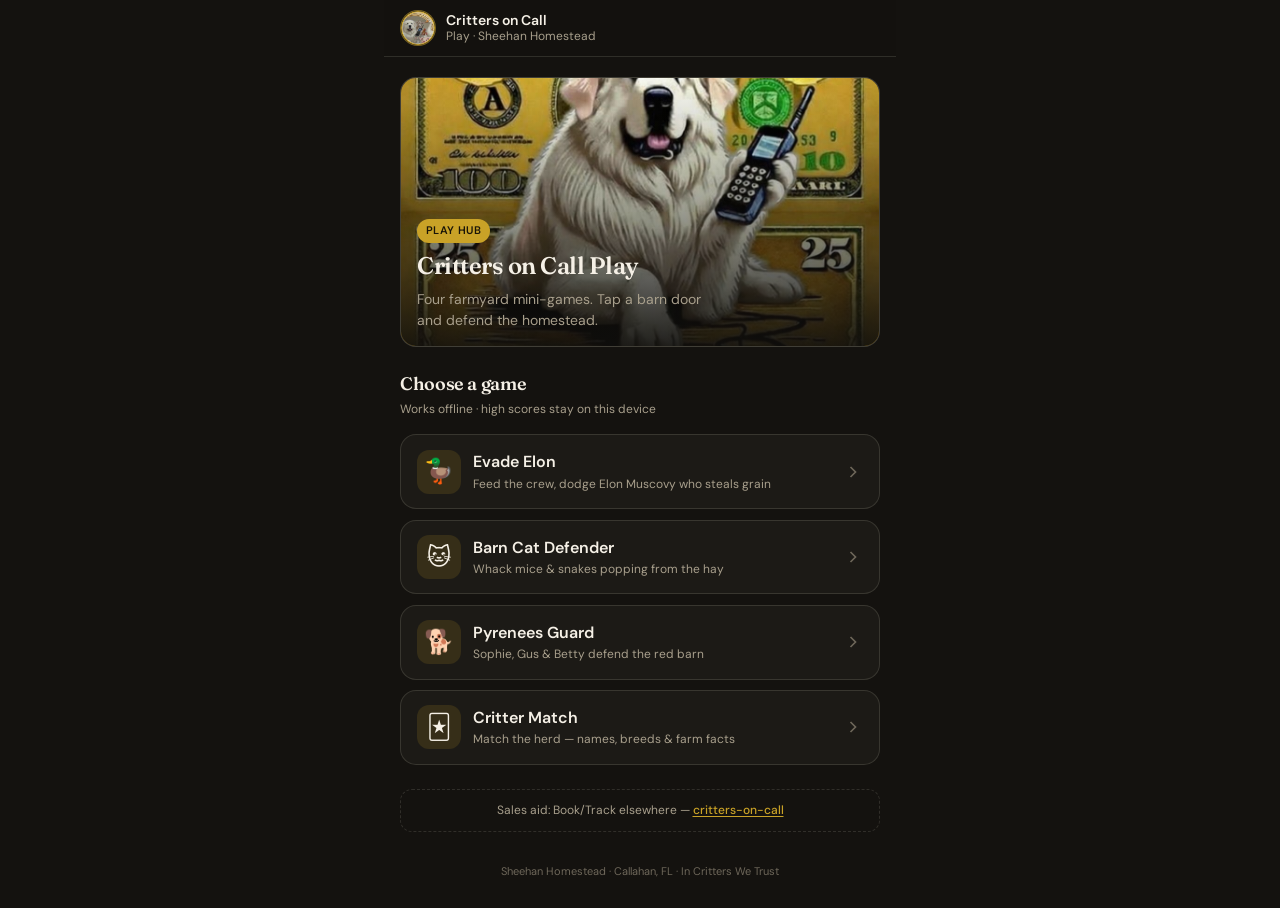
==== index.html @ 9451eb6c "Critters Play — curtain-closed mini games" ====
<!DOCTYPE html>
<html lang="en">
<head>
<meta charset="UTF-8" />
<meta name="viewport" content="width=device-width, initial-scale=1, viewport-fit=cover" />
<meta name="theme-color" content="#c9a227" />
<meta name="description" content="Critters on Call Play — homestead mini-games from Sheehan Homestead, Callahan FL." />
<meta property="og:title" content="Critters on Call · Play" />
<meta property="og:image" content="assets/og.jpg" />
<title>Play · Critters on Call</title>
<link rel="icon" type="image/png" href="assets/pyrenees-logo.png" />
<link rel="preconnect" href="https://fonts.googleapis.com" />
<link rel="preconnect" href="https://fonts.gstatic.com" crossorigin />
<link href="https://fonts.googleapis.com/css2?family=DM+Sans:ital,opsz,wght@0,9..40,400;0,9..40,500;0,9..40,600;0,9..40,700;1,9..40,400&family=Fraunces:ital,opsz,wght@0,9..144,500;0,9..144,600;0,9..144,700;1,9..144,500&display=swap" rel="stylesheet" />
<link rel="stylesheet" href="css/styles.css" />
</head>
<body>
<div class="app">
  <header class="site-header">
    <div class="site-header-inner">
      <a class="brand" href="index.html" aria-current="page">
        <img class="brand-logo" src="assets/pyrenees-logo.png" alt="" width="36" height="36" />
        <span class="min-w-0">
          <span class="brand-title">Critters on Call</span>
          <span class="brand-sub">Play · Sheehan Homestead</span>
        </span>
      </a>
    </div>
  </header>

  <main class="main">
    <div class="stack">
      <section class="hero" aria-label="Play hub">
        <img src="assets/hero.jpg" alt="Sheehan Homestead critters" width="640" height="360" />
        <div class="hero-fade" aria-hidden="true"></div>
        <div class="hero-copy">
          <span class="pill">Play hub</span>
          <h1 style="font-size:1.5rem">Critters on Call Play</h1>
          <p class="text-sm muted" style="max-width:18rem">Four farmyard mini-games. Tap a barn door and defend the homestead.</p>
        </div>
      </section>

      <section class="stack-sm">
        <div>
          <h2 style="font-size:1.125rem">Choose a game</h2>
          <p class="text-xs muted" style="margin-top:0.25rem">Works offline · high scores stay on this device</p>
        </div>
        <div class="door-grid">
          <a class="door" href="evade-elon.html">
            <span class="door-emoji" aria-hidden="true">🦆</span>
            <span class="door-body">
              <span class="door-title">Evade Elon</span>
              <span class="door-desc">Feed the crew, dodge Elon Muscovy who steals grain</span>
            </span>
            <svg class="door-chevron" viewBox="0 0 24 24" fill="none" stroke="currentColor" stroke-width="2" aria-hidden="true"><path d="m9 18 6-6-6-6"/></svg>
          </a>
          <a class="door" href="barn-cat.html">
            <span class="door-emoji" aria-hidden="true">🐱</span>
            <span class="door-body">
              <span class="door-title">Barn Cat Defender</span>
              <span class="door-desc">Whack mice &amp; snakes popping from the hay</span>
            </span>
            <svg class="door-chevron" viewBox="0 0 24 24" fill="none" stroke="currentColor" stroke-width="2" aria-hidden="true"><path d="m9 18 6-6-6-6"/></svg>
          </a>
          <a class="door" href="pyrenees-guard.html">
            <span class="door-emoji" aria-hidden="true">🐕</span>
            <span class="door-body">
              <span class="door-title">Pyrenees Guard</span>
              <span class="door-desc">Sophie, Gus &amp; Betty defend the red barn</span>
            </span>
            <svg class="door-chevron" viewBox="0 0 24 24" fill="none" stroke="currentColor" stroke-width="2" aria-hidden="true"><path d="m9 18 6-6-6-6"/></svg>
          </a>
          <a class="door" href="critter-match.html">
            <span class="door-emoji" aria-hidden="true">🃏</span>
            <span class="door-body">
              <span class="door-title">Critter Match</span>
              <span class="door-desc">Match the herd — names, breeds &amp; farm facts</span>
            </span>
            <svg class="door-chevron" viewBox="0 0 24 24" fill="none" stroke="currentColor" stroke-width="2" aria-hidden="true"><path d="m9 18 6-6-6-6"/></svg>
          </a>
        </div>
      </section>

      <p class="note-link">
        Sales aid: Book/Track elsewhere —
        <a href="https://onchainoffgrid-hub.github.io/critters-on-call/" rel="noopener">critters-on-call</a>
      </p>

      <p class="footer-tiny">Sheehan Homestead · Callahan, FL · In Critters We Trust</p>
    </div>
  </main>
</div>
</body>
</html>
---- css/styles.css ----
/* Critters on Call — Play hub */
:root {
  --gold: #c9a227;
  --gold-hover: #b89120;
  --gold-soft: rgba(201, 162, 39, 0.15);
  --gold-ring: rgba(201, 162, 39, 0.4);
  --ink: #0f0e0c;
  --bg: #14120f;
  --surface: #1c1a16;
  --surface-2: #26231e;
  --border: rgba(255, 248, 230, 0.12);
  --fg: #f5f0e6;
  --muted: #a89f8c;
  --subtle: #6e675a;
  --accent: #e8d48c;
  --primary-fg: #1a1508;
  --danger: #c45c4a;
  --success: #6a9e6a;
  --radius: 1rem;
  --max: 32rem;
  --safe-b: env(safe-area-inset-bottom, 0px);
  --font: "DM Sans", "Segoe UI", system-ui, sans-serif;
  --display: "Fraunces", "Georgia", "Times New Roman", serif;
}

*, *::before, *::after { box-sizing: border-box; }
html { -webkit-text-size-adjust: 100%; }
html, body {
  margin: 0;
  min-height: 100dvh;
  background: var(--bg);
  color: var(--fg);
  font-family: var(--font);
  font-size: 16px;
  line-height: 1.45;
  -webkit-font-smoothing: antialiased;
  touch-action: manipulation;
}
img { max-width: 100%; display: block; }
a { color: inherit; text-decoration: none; }
button, input { font: inherit; color: inherit; }
button { cursor: pointer; border: none; background: none; }
h1, h2, h3 { font-family: var(--display); font-weight: 600; letter-spacing: -0.02em; margin: 0; }
p { margin: 0; }

.app {
  display: flex;
  flex-direction: column;
  min-height: 100dvh;
  max-width: var(--max);
  margin: 0 auto;
}

.site-header {
  position: sticky;
  top: 0;
  z-index: 40;
  border-bottom: 1px solid var(--border);
  background: rgba(20, 18, 15, 0.95);
  backdrop-filter: blur(12px);
}
.site-header-inner {
  display: flex;
  align-items: center;
  justify-content: space-between;
  height: 3.5rem;
  padding: 0 1rem;
  gap: 0.75rem;
}
.brand {
  display: flex;
  align-items: center;
  gap: 0.65rem;
  min-width: 0;
}
.brand-logo {
  width: 2.25rem;
  height: 2.25rem;
  border-radius: 999px;
  border: 1px solid rgba(201, 162, 39, 0.5);
  object-fit: cover;
  flex-shrink: 0;
  background: var(--surface-2);
}
.brand-title {
  display: block;
  font-size: 0.875rem;
  font-weight: 600;
  line-height: 1.2;
  white-space: nowrap;
  overflow: hidden;
  text-overflow: ellipsis;
}
.brand-sub {
  display: block;
  font-size: 0.75rem;
  color: var(--muted);
  line-height: 1.2;
}
.back-link {
  font-size: 0.8125rem;
  color: var(--gold);
  font-weight: 500;
  white-space: nowrap;
  padding: 0.35rem 0.6rem;
  border-radius: 0.5rem;
}
.back-link:hover { background: var(--gold-soft); }

.main {
  flex: 1;
  width: 100%;
  padding: 1.25rem 1rem calc(1.5rem + var(--safe-b));
}
.stack { display: flex; flex-direction: column; gap: 1.5rem; }
.stack-sm { display: flex; flex-direction: column; gap: 1rem; }
.muted { color: var(--muted); }
.text-sm { font-size: 0.875rem; }
.text-xs { font-size: 0.75rem; }
.tabular { font-variant-numeric: tabular-nums; }
.min-w-0 { min-width: 0; }

.hero {
  position: relative;
  border-radius: var(--radius);
  overflow: hidden;
  border: 1px solid var(--border);
  aspect-ratio: 16 / 9;
  background: var(--surface-2);
}
.hero img {
  width: 100%;
  height: 100%;
  object-fit: cover;
}
.hero-fade {
  position: absolute;
  inset: 0;
  background: linear-gradient(to top, rgba(15, 14, 12, 0.92) 0%, rgba(15, 14, 12, 0.35) 55%, transparent 100%);
}
.hero-copy {
  position: absolute;
  left: 1rem;
  right: 1rem;
  bottom: 1rem;
  display: flex;
  flex-direction: column;
  gap: 0.35rem;
}
.pill {
  display: inline-flex;
  align-self: flex-start;
  font-size: 0.6875rem;
  font-weight: 600;
  letter-spacing: 0.04em;
  text-transform: uppercase;
  color: var(--primary-fg);
  background: var(--gold);
  padding: 0.25rem 0.55rem;
  border-radius: 999px;
}

.btn {
  display: inline-flex;
  align-items: center;
  justify-content: center;
  gap: 0.4rem;
  min-height: 2.75rem;
  padding: 0.65rem 1.15rem;
  border-radius: 0.75rem;
  font-weight: 600;
  font-size: 0.9375rem;
  transition: background 0.15s, transform 0.1s;
}
.btn:active { transform: scale(0.98); }
.btn-primary {
  background: var(--gold);
  color: var(--primary-fg);
}
.btn-primary:hover { background: var(--gold-hover); }
.btn-ghost {
  background: var(--surface-2);
  color: var(--fg);
  border: 1px solid var(--border);
}
.btn-ghost:hover { border-color: var(--gold-ring); }
.btn-block { width: 100%; }
.btn:disabled {
  opacity: 0.45;
  cursor: not-allowed;
  transform: none;
}

.door-grid { display: flex; flex-direction: column; gap: 0.65rem; }
.door {
  display: flex;
  align-items: center;
  gap: 0.75rem;
  padding: 0.9rem 1rem;
  background: var(--surface);
  border: 1px solid var(--border);
  border-radius: var(--radius);
  transition: border-color 0.15s, background 0.15s;
}
.door:hover { border-color: var(--gold-ring); background: var(--surface-2); }
.door-emoji {
  width: 2.75rem;
  height: 2.75rem;
  display: flex;
  align-items: center;
  justify-content: center;
  font-size: 1.5rem;
  background: var(--gold-soft);
  border-radius: 0.75rem;
  flex-shrink: 0;
}
.door-body { flex: 1; min-width: 0; }
.door-title {
  display: block;
  font-weight: 600;
  font-size: 1rem;
}
.door-desc {
  display: block;
  font-size: 0.75rem;
  color: var(--muted);
  margin-top: 0.15rem;
}
.door-chevron {
  width: 1.25rem;
  height: 1.25rem;
  color: var(--subtle);
  flex-shrink: 0;
}

.note-link {
  display: block;
  text-align: center;
  font-size: 0.75rem;
  color: var(--muted);
  padding: 0.75rem;
  border: 1px dashed var(--border);
  border-radius: 0.75rem;
}
.note-link a {
  color: var(--gold);
  font-weight: 500;
  text-decoration: underline;
  text-underline-offset: 2px;
}

.footer-tiny {
  text-align: center;
  font-size: 0.6875rem;
  color: var(--subtle);
  padding: 0.5rem 0 0.25rem;
}

/* Game shell */
.game-shell { display: flex; flex-direction: column; gap: 1rem; }
.game-hud {
  display: flex;
  align-items: center;
  justify-content: space-between;
  gap: 0.75rem;
  flex-wrap: wrap;
}
.hud-stat {
  display: flex;
  flex-direction: column;
  gap: 0.1rem;
}
.hud-label {
  font-size: 0.6875rem;
  text-transform: uppercase;
  letter-spacing: 0.06em;
  color: var(--muted);
  font-weight: 600;
}
.hud-value {
  font-family: var(--display);
  font-size: 1.35rem;
  font-weight: 600;
  color: var(--accent);
  line-height: 1.1;
}
.game-stage {
  position: relative;
  width: 100%;
  background: var(--surface);
  border: 1px solid var(--border);
  border-radius: var(--radius);
  overflow: hidden;
  touch-action: none;
  user-select: none;
  -webkit-user-select: none;
}
.game-stage canvas {
  display: block;
  width: 100%;
  height: auto;
  vertical-align: middle;
}
.game-overlay {
  position: absolute;
  inset: 0;
  display: flex;
  flex-direction: column;
  align-items: center;
  justify-content: center;
  gap: 0.75rem;
  padding: 1.25rem;
  background: rgba(15, 14, 12, 0.82);
  text-align: center;
  z-index: 5;
}
.game-overlay.hidden { display: none; }
.game-overlay h2 { font-size: 1.5rem; color: var(--accent); }
.game-overlay p { font-size: 0.875rem; color: var(--muted); max-width: 16rem; }
.game-controls {
  display: flex;
  gap: 0.5rem;
  flex-wrap: wrap;
}
.game-hint {
  font-size: 0.75rem;
  color: var(--subtle);
  text-align: center;
}

/* Barn Cat holes */
.mole-grid {
  display: grid;
  grid-template-columns: repeat(3, 1fr);
  gap: 0.65rem;
  padding: 1rem;
  min-height: 22rem;
  background:
    radial-gradient(ellipse at 30% 20%, rgba(201, 162, 39, 0.08), transparent 50%),
    linear-gradient(180deg, #2a2418 0%, #1a1712 100%);
}
.hole {
  aspect-ratio: 1;
  border-radius: 50%;
  background: radial-gradient(circle at 50% 40%, #3d3428, #1a1510 70%);
  border: 3px solid #4a3f30;
  position: relative;
  overflow: hidden;
  box-shadow: inset 0 8px 16px rgba(0,0,0,0.5);
}
.critter-pop {
  position: absolute;
  left: 50%;
  bottom: -10%;
  transform: translateX(-50%) translateY(110%);
  font-size: clamp(2rem, 12vw, 2.75rem);
  line-height: 1;
  transition: transform 0.12s ease-out;
  cursor: pointer;
  filter: drop-shadow(0 2px 4px rgba(0,0,0,0.4));
  user-select: none;
}
.critter-pop.up { transform: translateX(-50%) translateY(0); }
.critter-pop.whacked { transform: translateX(-50%) translateY(0) scale(0.7); opacity: 0.5; }

/* Match cards */
.match-grid {
  display: grid;
  grid-template-columns: repeat(3, 1fr);
  gap: 0.5rem;
  padding: 0.75rem;
  min-height: 20rem;
  background: var(--surface);
}
.match-card {
  aspect-ratio: 3 / 4;
  perspective: 600px;
  cursor: pointer;
  border: none;
  padding: 0;
  background: transparent;
}
.match-card-inner {
  position: relative;
  width: 100%;
  height: 100%;
  transition: transform 0.35s;
  transform-style: preserve-3d;
}
.match-card.flipped .match-card-inner,
.match-card.matched .match-card-inner {
  transform: rotateY(180deg);
}
.match-face {
  position: absolute;
  inset: 0;
  backface-visibility: hidden;
  border-radius: 0.65rem;
  display: flex;
  flex-direction: column;
  align-items: center;
  justify-content: center;
  gap: 0.2rem;
  padding: 0.35rem;
  border: 1px solid var(--border);
}
.match-back {
  background: linear-gradient(145deg, var(--gold-soft), var(--surface-2));
  color: var(--gold);
  font-size: 1.5rem;
}
.match-front {
  background: var(--surface-2);
  transform: rotateY(180deg);
}
.match-front .emoji { font-size: 1.75rem; line-height: 1; }
.match-front .name {
  font-size: 0.65rem;
  font-weight: 600;
  text-align: center;
  line-height: 1.2;
  color: var(--accent);
}
.match-card.matched .match-front {
  border-color: var(--gold);
  box-shadow: 0 0 0 2px var(--gold-ring);
}
.match-card:disabled { cursor: default; }

@media (min-width: 400px) {
  .match-grid { grid-template-columns: repeat(4, 1fr); }
}
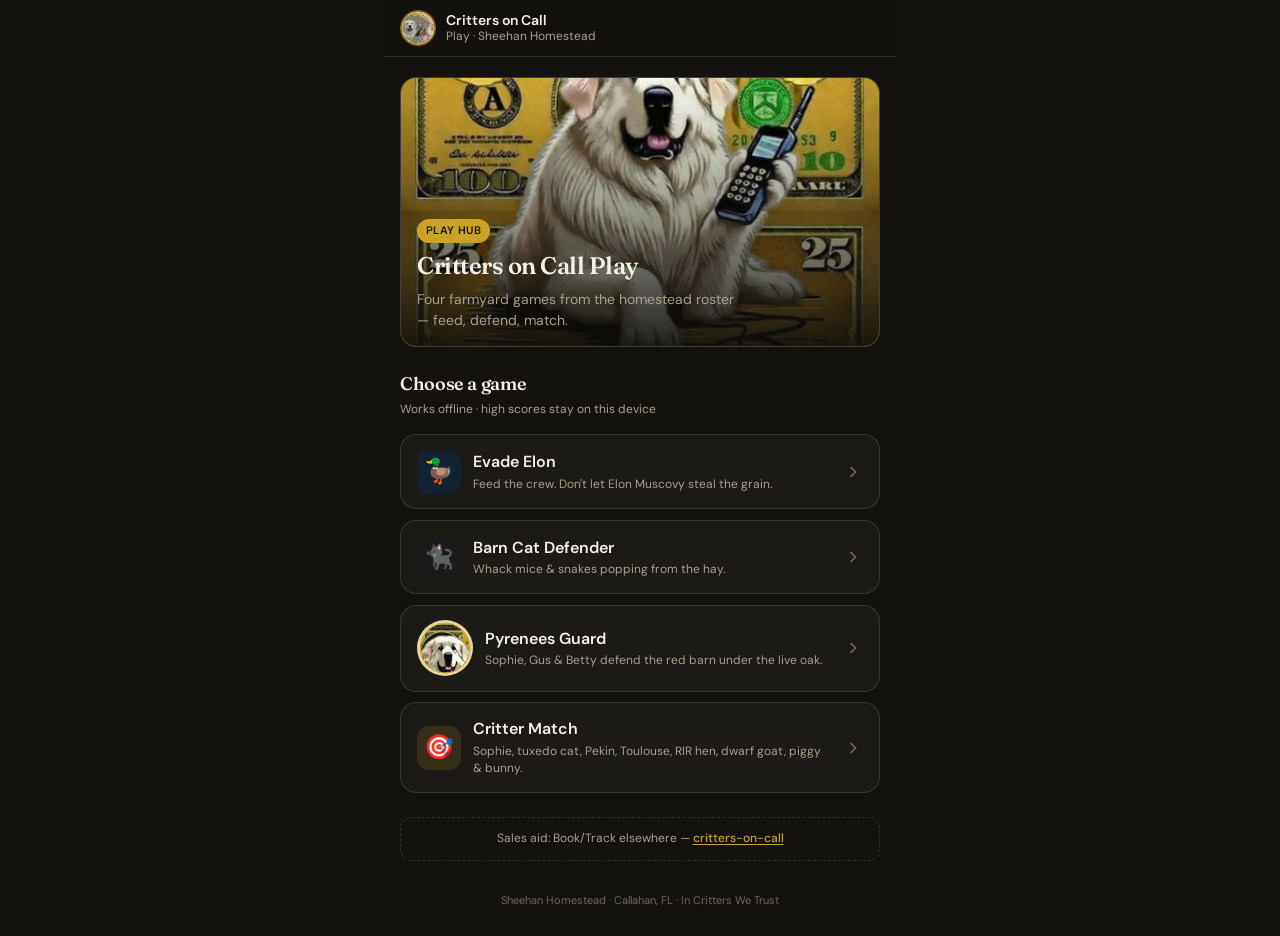
==== commit d817a505: "Match Build play mechanics: Muscovy chase, dog-photo barn defense Port Evade Elon (feed crew / dodge" ====
--- a/index.html
+++ b/index.html
@@ -36,7 +36,7 @@
         <div class="hero-copy">
           <span class="pill">Play hub</span>
           <h1 style="font-size:1.5rem">Critters on Call Play</h1>
-          <p class="text-sm muted" style="max-width:18rem">Four farmyard mini-games. Tap a barn door and defend the homestead.</p>
+          <p class="text-sm muted" style="max-width:20rem">Four farmyard games from the homestead roster — feed, defend, match.</p>
         </div>
       </section>
 
@@ -47,34 +47,34 @@
         </div>
         <div class="door-grid">
           <a class="door" href="evade-elon.html">
-            <span class="door-emoji" aria-hidden="true">🦆</span>
+            <span class="door-emoji door-emoji-sky" aria-hidden="true">🦆</span>
             <span class="door-body">
               <span class="door-title">Evade Elon</span>
-              <span class="door-desc">Feed the crew, dodge Elon Muscovy who steals grain</span>
+              <span class="door-desc">Feed the crew. Don't let Elon Muscovy steal the grain.</span>
             </span>
             <svg class="door-chevron" viewBox="0 0 24 24" fill="none" stroke="currentColor" stroke-width="2" aria-hidden="true"><path d="m9 18 6-6-6-6"/></svg>
           </a>
           <a class="door" href="barn-cat.html">
-            <span class="door-emoji" aria-hidden="true">🐱</span>
+            <span class="door-emoji door-emoji-dark" aria-hidden="true">🐈‍⬛</span>
             <span class="door-body">
               <span class="door-title">Barn Cat Defender</span>
-              <span class="door-desc">Whack mice &amp; snakes popping from the hay</span>
+              <span class="door-desc">Whack mice &amp; snakes popping from the hay.</span>
             </span>
             <svg class="door-chevron" viewBox="0 0 24 24" fill="none" stroke="currentColor" stroke-width="2" aria-hidden="true"><path d="m9 18 6-6-6-6"/></svg>
           </a>
           <a class="door" href="pyrenees-guard.html">
-            <span class="door-emoji" aria-hidden="true">🐕</span>
+            <img class="door-thumb" src="assets/sophie.png" alt="" width="56" height="56" />
             <span class="door-body">
               <span class="door-title">Pyrenees Guard</span>
-              <span class="door-desc">Sophie, Gus &amp; Betty defend the red barn</span>
+              <span class="door-desc">Sophie, Gus &amp; Betty defend the red barn under the live oak.</span>
             </span>
             <svg class="door-chevron" viewBox="0 0 24 24" fill="none" stroke="currentColor" stroke-width="2" aria-hidden="true"><path d="m9 18 6-6-6-6"/></svg>
           </a>
           <a class="door" href="critter-match.html">
-            <span class="door-emoji" aria-hidden="true">🃏</span>
+            <span class="door-emoji" aria-hidden="true">🎯</span>
             <span class="door-body">
               <span class="door-title">Critter Match</span>
-              <span class="door-desc">Match the herd — names, breeds &amp; farm facts</span>
+              <span class="door-desc">Sophie, tuxedo cat, Pekin, Toulouse, RIR hen, dwarf goat, piggy &amp; bunny.</span>
             </span>
             <svg class="door-chevron" viewBox="0 0 24 24" fill="none" stroke="currentColor" stroke-width="2" aria-hidden="true"><path d="m9 18 6-6-6-6"/></svg>
           </a>
--- a/css/styles.css
+++ b/css/styles.css
@@ -430,3 +430,121 @@
 @media (min-width: 400px) {
   .match-grid { grid-template-columns: repeat(4, 1fr); }
 }
+
+/* —— Build-matched game extras —— */
+.game-lede { margin: 0; line-height: 1.45; }
+.game-msg {
+  text-align: center;
+  font-size: 0.75rem;
+  color: var(--gold);
+  font-weight: 500;
+  min-height: 1.1rem;
+}
+.overlay-emoji { font-size: 2.5rem; margin: 0; line-height: 1; }
+.overlay-badge {
+  width: 4rem; height: 4rem; border-radius: 999px;
+  background: #1a1a1a; border: 2px solid var(--gold-ring);
+  display: flex; align-items: center; justify-content: center;
+  font-size: 1.75rem; margin-bottom: 0.35rem;
+}
+.door-thumb {
+  width: 3.5rem; height: 3.5rem; border-radius: 999px;
+  object-fit: cover; border: 2px solid var(--gold-ring);
+  background: #f5f2eb; flex-shrink: 0;
+}
+.door-emoji-sky { background: rgba(12, 40, 70, 0.55) !important; }
+.door-emoji-dark { background: #1a1a1a !important; }
+
+.guard-picker {
+  display: grid;
+  grid-template-columns: repeat(3, 1fr);
+  gap: 0.5rem;
+  width: 100%;
+  margin: 0.75rem 0 0.5rem;
+}
+.guard-card {
+  border-radius: 1rem;
+  border: 2px solid var(--border);
+  background: var(--surface);
+  padding: 0.4rem;
+  text-align: center;
+  transition: border-color 0.15s, background 0.15s;
+}
+.guard-card.selected {
+  border-color: var(--gold);
+  background: var(--gold-soft);
+  box-shadow: 0 3px 0 0 rgba(201, 162, 39, 0.3);
+}
+.guard-card.locked { opacity: 0.7; border-style: dashed; }
+.guard-card:not(.locked):hover { border-color: var(--gold-ring); }
+.guard-thumb-wrap { position: relative; width: 3.5rem; height: 3.5rem; margin: 0 auto; }
+.guard-thumb {
+  width: 3.5rem; height: 3.5rem; border-radius: 999px;
+  object-fit: cover; border: 2px solid var(--gold-ring); background: #f5f2eb;
+}
+.guard-thumb.gray { filter: grayscale(1); border-color: var(--border); }
+.guard-lock {
+  position: absolute; inset: 0; display: flex; align-items: center; justify-content: center;
+  border-radius: 999px; background: rgba(20,18,15,0.55); font-size: 0.7rem; font-weight: 800;
+}
+.guard-name { font-size: 0.7rem; font-weight: 700; margin: 0.25rem 0 0; line-height: 1.2; }
+.guard-role { font-size: 0.6rem; color: var(--muted); margin: 0; line-height: 1.2; }
+.guard-blurb { margin: 0 0 0.75rem; line-height: 1.4; }
+.guard-controls {
+  display: grid;
+  grid-template-columns: repeat(3, 1fr);
+  gap: 0.5rem;
+  width: 100%;
+  max-width: 17.5rem;
+  margin: 0 auto;
+}
+.guard-controls .btn { min-height: 2.5rem; }
+
+/* Critter Match */
+.cm-ready-stage { border: none; background: transparent; min-height: 0; }
+.cm-ready-avatars {
+  display: flex; align-items: center; justify-content: center; gap: 0.5rem; margin-bottom: 0.35rem;
+}
+.cm-ready-avatars img {
+  width: 3.5rem; height: 3.5rem; border-radius: 999px; object-fit: cover;
+  border: 2px solid var(--gold-ring); background: #f5f2eb;
+}
+.cm-chips {
+  display: flex; flex-wrap: wrap; justify-content: center; gap: 0.35rem; margin: 0.5rem 0 0.75rem;
+}
+.cm-chips span {
+  font-size: 0.625rem; border: 1px solid var(--border); border-radius: 999px;
+  padding: 0.15rem 0.5rem; color: var(--muted);
+}
+.cm-play { display: flex; flex-direction: column; gap: 1rem; }
+.cm-play.hidden { display: none; }
+.cm-critters {
+  display: grid; grid-template-columns: repeat(4, 1fr); gap: 0.5rem;
+}
+.cm-critter {
+  display: flex; flex-direction: column; align-items: center; gap: 0.25rem;
+  padding: 0.5rem 0.25rem; border-radius: 0.85rem;
+  border: 2px solid var(--border); background: var(--surface);
+}
+.cm-critter.selected { border-color: var(--gold); background: var(--gold-soft); }
+.cm-critter.done { opacity: 0.4; }
+.cm-critter-name { font-size: 0.65rem; font-weight: 600; text-align: center; line-height: 1.15; }
+.cm-avatar {
+  width: 2.75rem; height: 2.75rem; border-radius: 999px; object-fit: cover;
+  border: 2px solid var(--gold-ring); background: #f5f2eb;
+  display: inline-flex; align-items: center; justify-content: center;
+}
+.cm-avatar.lg { width: 3.5rem; height: 3.5rem; }
+.cm-avatar.emoji { font-size: 1.35rem; background: var(--surface-2); }
+.cm-facts { display: flex; flex-direction: column; gap: 0.5rem; }
+.cm-fact {
+  text-align: left; padding: 0.65rem 0.75rem; border-radius: 0.85rem;
+  border: 2px solid var(--border); background: var(--surface);
+  display: flex; flex-direction: column; gap: 0.15rem;
+}
+.cm-fact:hover:not(:disabled) { border-color: var(--gold-ring); }
+.cm-fact.done { opacity: 0.35; }
+.cm-fact.wrong { border-color: var(--danger); background: rgba(196,92,74,0.12); }
+.cm-fact-name { font-size: 0.875rem; font-weight: 600; }
+.cm-fact-breed { font-size: 0.7rem; color: var(--gold); font-weight: 500; }
+.cm-fact-desc { font-size: 0.7rem; color: var(--muted); line-height: 1.35; }
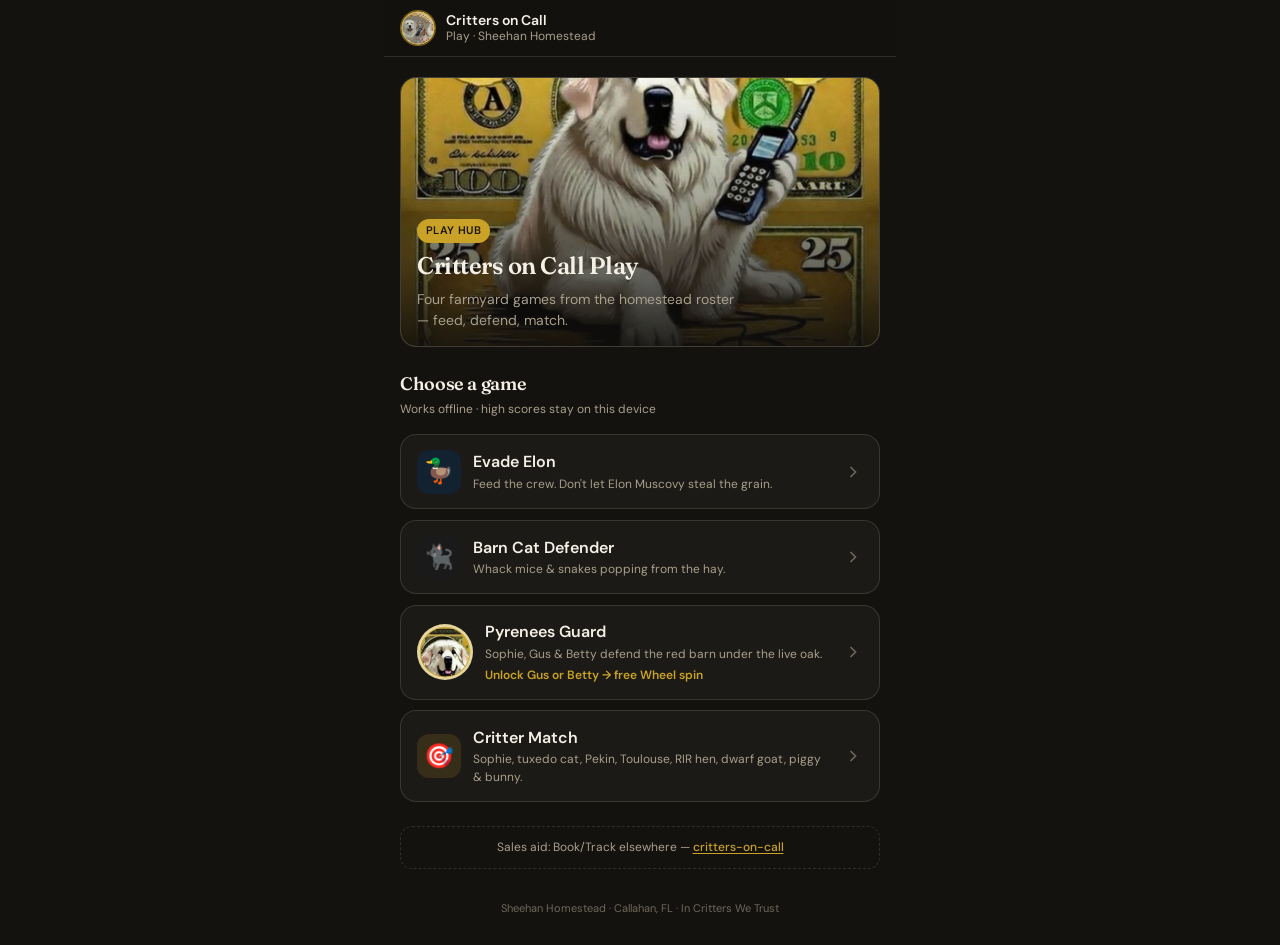
==== commit e9a3e2f2: "Play unlock → SMS CTA → Wheel earn-spin When Gus or Betty unlocks in Pyrenees Guard, grant a same-or" ====
--- a/index.html
+++ b/index.html
@@ -67,6 +67,7 @@
             <span class="door-body">
               <span class="door-title">Pyrenees Guard</span>
               <span class="door-desc">Sophie, Gus &amp; Betty defend the red barn under the live oak.</span>
+              <span class="door-desc door-earn-note">Unlock Gus or Betty → free Wheel spin</span>
             </span>
             <svg class="door-chevron" viewBox="0 0 24 24" fill="none" stroke="currentColor" stroke-width="2" aria-hidden="true"><path d="m9 18 6-6-6-6"/></svg>
           </a>
--- a/css/styles.css
+++ b/css/styles.css
@@ -548,3 +548,85 @@
 .cm-fact-name { font-size: 0.875rem; font-weight: 600; }
 .cm-fact-breed { font-size: 0.7rem; color: var(--gold); font-weight: 500; }
 .cm-fact-desc { font-size: 0.7rem; color: var(--muted); line-height: 1.35; }
+
+
+.btn-outline {
+  background: transparent;
+  color: var(--gold);
+  border: 1px solid rgba(201, 162, 39, 0.55);
+}
+.btn-outline:hover { background: var(--gold-soft); }
+
+.door-earn-note {
+  color: var(--gold) !important;
+  font-weight: 600;
+  margin-top: 0.25rem;
+}
+
+.guard-earn-chip {
+  margin: 0.2rem 0 0;
+  font-size: 0.55rem;
+  font-weight: 700;
+  color: var(--primary-fg);
+  background: var(--gold);
+  border-radius: 999px;
+  padding: 0.1rem 0.35rem;
+  display: inline-block;
+}
+
+.claim-chip-bar {
+  display: flex;
+  flex-wrap: wrap;
+  gap: 0.4rem;
+  justify-content: center;
+  margin-top: 0.35rem;
+}
+.claim-chip-bar.hidden { display: none; }
+.claim-chip-link {
+  font-size: 0.75rem;
+  font-weight: 600;
+  color: var(--primary-fg);
+  background: var(--gold);
+  border-radius: 999px;
+  padding: 0.35rem 0.75rem;
+}
+
+.earn-modal {
+  position: fixed;
+  inset: 0;
+  z-index: 80;
+  display: flex;
+  align-items: center;
+  justify-content: center;
+  padding: 1rem;
+  background: rgba(15, 14, 12, 0.72);
+  backdrop-filter: blur(4px);
+}
+.earn-modal.hidden { display: none; }
+.earn-modal-card {
+  width: 100%;
+  max-width: 20rem;
+  background: var(--surface);
+  border: 1px solid var(--border);
+  border-radius: var(--radius);
+  padding: 1.25rem 1.1rem 1.1rem;
+  text-align: center;
+  box-shadow: 0 12px 40px rgba(0, 0, 0, 0.45);
+}
+.earn-modal-emoji { font-size: 2rem; margin: 0 0 0.35rem; line-height: 1; }
+.earn-modal-card h2 {
+  font-size: 1.35rem;
+  color: var(--accent);
+  margin: 0 0 0.5rem;
+}
+.earn-modal-body {
+  font-size: 0.875rem;
+  color: var(--muted);
+  line-height: 1.45;
+  margin: 0 0 1rem;
+}
+.earn-modal-actions {
+  display: flex;
+  flex-direction: column;
+  gap: 0.5rem;
+}
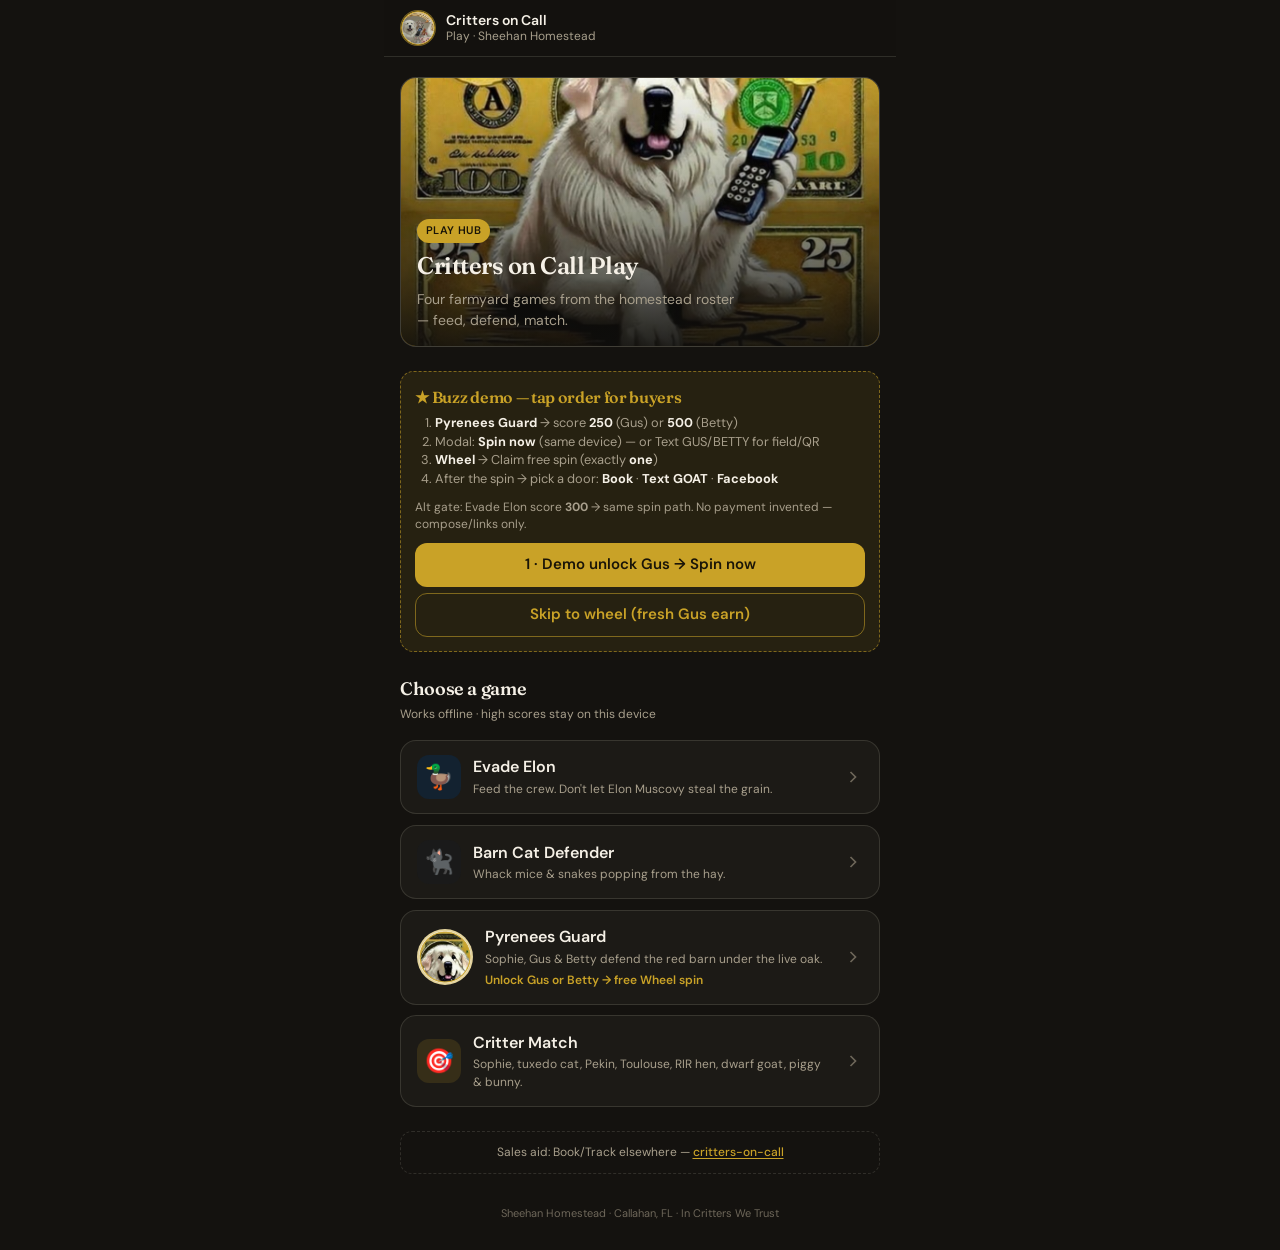
==== commit 23472cae: "Buzz click path: unlock → Spin now → one wheel claim → doors Surface Play earns as a selling demo: b" ====
--- a/index.html
+++ b/index.html
@@ -13,6 +13,18 @@
 <link rel="preconnect" href="https://fonts.gstatic.com" crossorigin />
 <link href="https://fonts.googleapis.com/css2?family=DM+Sans:ital,opsz,wght@0,9..40,400;0,9..40,500;0,9..40,600;0,9..40,700;1,9..40,400&family=Fraunces:ital,opsz,wght@0,9..144,500;0,9..144,600;0,9..144,700;1,9..144,500&display=swap" rel="stylesheet" />
 <link rel="stylesheet" href="css/styles.css" />
+<style>
+  .buzz-demo {
+    border-radius: 0.85rem;
+    border: 1px dashed rgba(201,162,39,0.55);
+    background: rgba(201,162,39,0.1);
+    padding: 0.85rem 0.9rem;
+  }
+  .buzz-demo h2 { font-size: 1rem; margin: 0 0 0.35rem; color: var(--gold, #c9a227); }
+  .buzz-demo ol { margin: 0.35rem 0 0.65rem; padding-left: 1.2rem; font-size: 0.8rem; line-height: 1.45; color: var(--muted, #a39a88); }
+  .buzz-demo ol strong { color: var(--fg, #f5f0e6); }
+  .buzz-demo-actions { display: flex; flex-direction: column; gap: 0.4rem; }
+</style>
 </head>
 <body>
 <div class="app">
@@ -37,6 +49,21 @@
           <span class="pill">Play hub</span>
           <h1 style="font-size:1.5rem">Critters on Call Play</h1>
           <p class="text-sm muted" style="max-width:20rem">Four farmyard games from the homestead roster — feed, defend, match.</p>
+        </div>
+      </section>
+
+      <section class="buzz-demo" aria-label="Buzz demo click path">
+        <h2>★ Buzz demo — tap order for buyers</h2>
+        <ol>
+          <li><strong>Pyrenees Guard</strong> → score <strong>250</strong> (Gus) or <strong>500</strong> (Betty)</li>
+          <li>Modal: <strong>Spin now</strong> (same device) — or Text GUS/BETTY for field/QR</li>
+          <li><strong>Wheel</strong> → Claim free spin (exactly <strong>one</strong>)</li>
+          <li>After the spin → pick a door: <strong>Book</strong> · <strong>Text GOAT</strong> · <strong>Facebook</strong></li>
+        </ol>
+        <p class="text-xs muted" style="margin:0 0 0.55rem">Alt gate: Evade Elon score <strong>300</strong> → same spin path. No payment invented — compose/links only.</p>
+        <div class="buzz-demo-actions">
+          <a class="btn btn-primary btn-block" href="pyrenees-guard.html?demoUnlock=gus">1 · Demo unlock Gus → Spin now</a>
+          <a class="btn btn-outline btn-block" href="https://onchainoffgrid-hub.github.io/critters-on-call/wheel.html?earn=gus&amp;demo=1" rel="noopener">Skip to wheel (fresh Gus earn)</a>
         </div>
       </section>
 
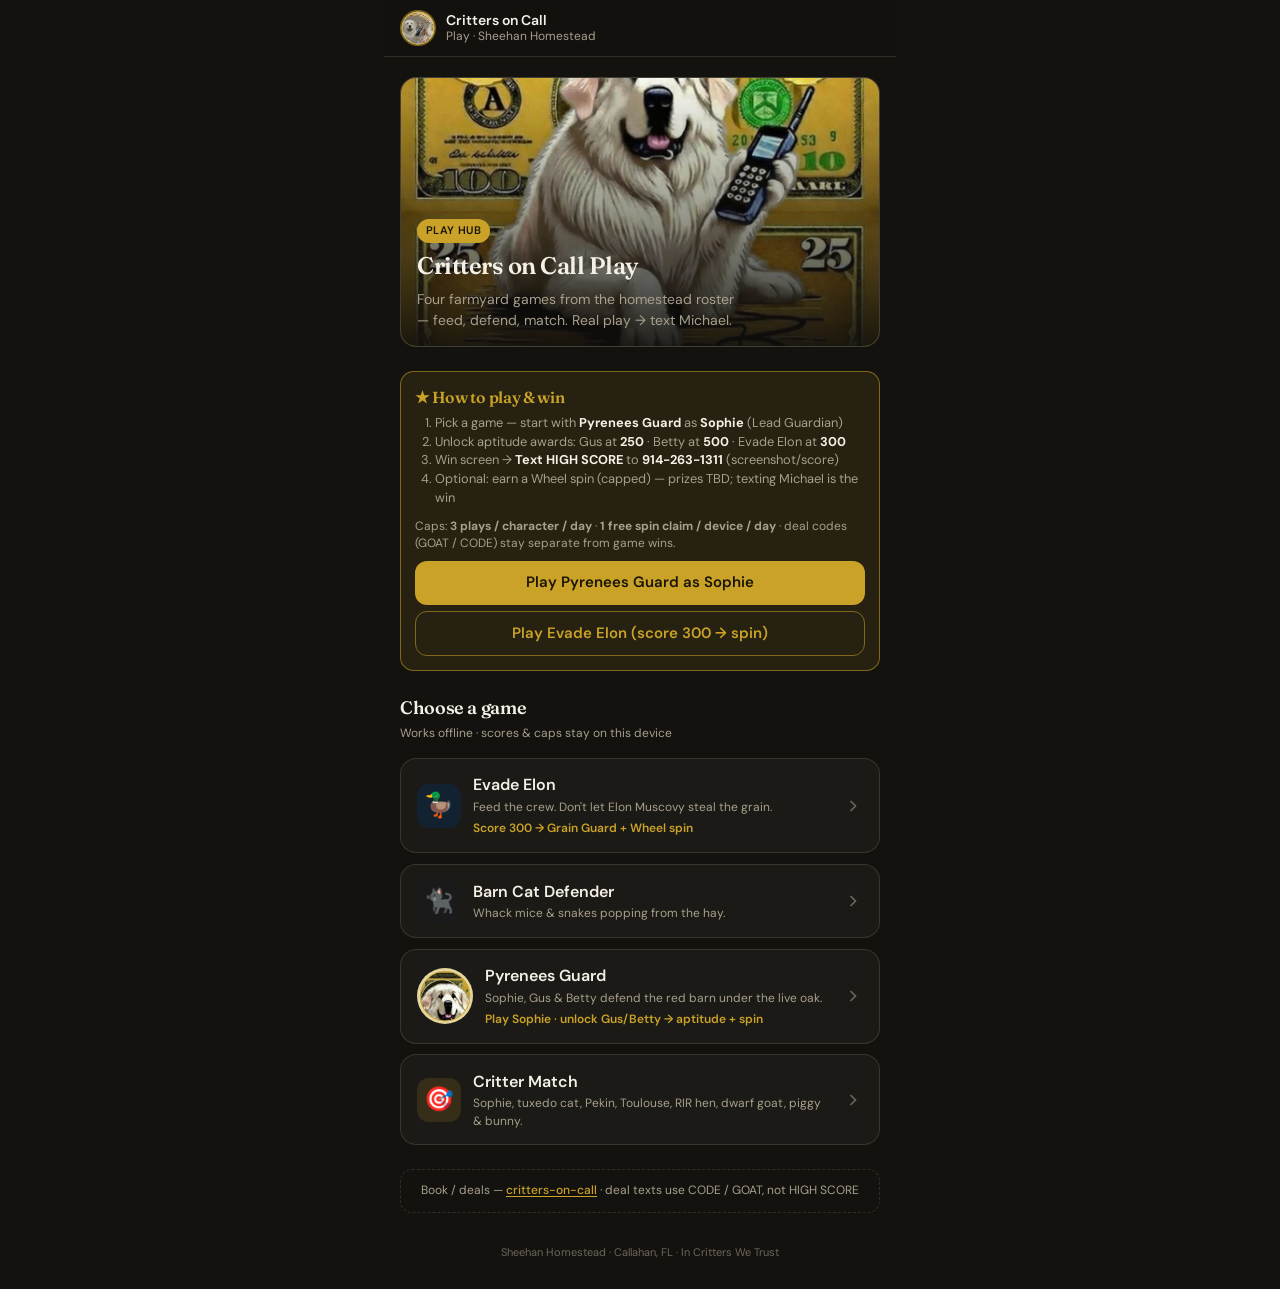
==== commit 075a9d49: "Real play → text HIGH SCORE (demote Demo) Consumer path: play as Sophie / unlock aptitude awards, th" ====
--- a/index.html
+++ b/index.html
@@ -14,16 +14,16 @@
 <link href="https://fonts.googleapis.com/css2?family=DM+Sans:ital,opsz,wght@0,9..40,400;0,9..40,500;0,9..40,600;0,9..40,700;1,9..40,400&family=Fraunces:ital,opsz,wght@0,9..144,500;0,9..144,600;0,9..144,700;1,9..144,500&display=swap" rel="stylesheet" />
 <link rel="stylesheet" href="css/styles.css" />
 <style>
-  .buzz-demo {
+  .play-path {
     border-radius: 0.85rem;
-    border: 1px dashed rgba(201,162,39,0.55);
+    border: 1px solid rgba(201,162,39,0.55);
     background: rgba(201,162,39,0.1);
     padding: 0.85rem 0.9rem;
   }
-  .buzz-demo h2 { font-size: 1rem; margin: 0 0 0.35rem; color: var(--gold, #c9a227); }
-  .buzz-demo ol { margin: 0.35rem 0 0.65rem; padding-left: 1.2rem; font-size: 0.8rem; line-height: 1.45; color: var(--muted, #a39a88); }
-  .buzz-demo ol strong { color: var(--fg, #f5f0e6); }
-  .buzz-demo-actions { display: flex; flex-direction: column; gap: 0.4rem; }
+  .play-path h2 { font-size: 1rem; margin: 0 0 0.35rem; color: var(--gold, #c9a227); }
+  .play-path ol { margin: 0.35rem 0 0.65rem; padding-left: 1.2rem; font-size: 0.8rem; line-height: 1.45; color: var(--muted, #a39a88); }
+  .play-path ol strong { color: var(--fg, #f5f0e6); }
+  .play-path-actions { display: flex; flex-direction: column; gap: 0.4rem; }
 </style>
 </head>
 <body>
@@ -48,29 +48,29 @@
         <div class="hero-copy">
           <span class="pill">Play hub</span>
           <h1 style="font-size:1.5rem">Critters on Call Play</h1>
-          <p class="text-sm muted" style="max-width:20rem">Four farmyard games from the homestead roster — feed, defend, match.</p>
+          <p class="text-sm muted" style="max-width:20rem">Four farmyard games from the homestead roster — feed, defend, match. Real play → text Michael.</p>
         </div>
       </section>
 
-      <section class="buzz-demo" aria-label="Buzz demo click path">
-        <h2>★ Buzz demo — tap order for buyers</h2>
+      <section class="play-path" aria-label="How to play and win">
+        <h2>★ How to play &amp; win</h2>
         <ol>
-          <li><strong>Pyrenees Guard</strong> → score <strong>250</strong> (Gus) or <strong>500</strong> (Betty)</li>
-          <li>Modal: <strong>Spin now</strong> (same device) — or Text GUS/BETTY for field/QR</li>
-          <li><strong>Wheel</strong> → Claim free spin (exactly <strong>one</strong>)</li>
-          <li>After the spin → pick a door: <strong>Book</strong> · <strong>Text GOAT</strong> · <strong>Facebook</strong></li>
+          <li>Pick a game — start with <strong>Pyrenees Guard</strong> as <strong>Sophie</strong> (Lead Guardian)</li>
+          <li>Unlock aptitude awards: Gus at <strong>250</strong> · Betty at <strong>500</strong> · Evade Elon at <strong>300</strong></li>
+          <li>Win screen → <strong>Text HIGH SCORE</strong> to <strong>914-263-1311</strong> (screenshot/score)</li>
+          <li>Optional: earn a Wheel spin (capped) — prizes TBD; texting Michael is the win</li>
         </ol>
-        <p class="text-xs muted" style="margin:0 0 0.55rem">Alt gate: Evade Elon score <strong>300</strong> → same spin path. No payment invented — compose/links only.</p>
-        <div class="buzz-demo-actions">
-          <a class="btn btn-primary btn-block" href="pyrenees-guard.html?demoUnlock=gus">1 · Demo unlock Gus → Spin now</a>
-          <a class="btn btn-outline btn-block" href="https://onchainoffgrid-hub.github.io/critters-on-call/wheel.html?earn=gus&amp;demo=1" rel="noopener">Skip to wheel (fresh Gus earn)</a>
+        <p class="text-xs muted" style="margin:0 0 0.55rem">Caps: <strong>3 plays / character / day</strong> · <strong>1 free spin claim / device / day</strong> · deal codes (GOAT / CODE) stay separate from game wins.</p>
+        <div class="play-path-actions">
+          <a class="btn btn-primary btn-block" href="pyrenees-guard.html">Play Pyrenees Guard as Sophie</a>
+          <a class="btn btn-outline btn-block" href="evade-elon.html">Play Evade Elon (score 300 → spin)</a>
         </div>
       </section>
 
       <section class="stack-sm">
         <div>
           <h2 style="font-size:1.125rem">Choose a game</h2>
-          <p class="text-xs muted" style="margin-top:0.25rem">Works offline · high scores stay on this device</p>
+          <p class="text-xs muted" style="margin-top:0.25rem">Works offline · scores &amp; caps stay on this device</p>
         </div>
         <div class="door-grid">
           <a class="door" href="evade-elon.html">
@@ -78,6 +78,7 @@
             <span class="door-body">
               <span class="door-title">Evade Elon</span>
               <span class="door-desc">Feed the crew. Don't let Elon Muscovy steal the grain.</span>
+              <span class="door-desc door-earn-note">Score 300 → Grain Guard + Wheel spin</span>
             </span>
             <svg class="door-chevron" viewBox="0 0 24 24" fill="none" stroke="currentColor" stroke-width="2" aria-hidden="true"><path d="m9 18 6-6-6-6"/></svg>
           </a>
@@ -94,7 +95,7 @@
             <span class="door-body">
               <span class="door-title">Pyrenees Guard</span>
               <span class="door-desc">Sophie, Gus &amp; Betty defend the red barn under the live oak.</span>
-              <span class="door-desc door-earn-note">Unlock Gus or Betty → free Wheel spin</span>
+              <span class="door-desc door-earn-note">Play Sophie · unlock Gus/Betty → aptitude + spin</span>
             </span>
             <svg class="door-chevron" viewBox="0 0 24 24" fill="none" stroke="currentColor" stroke-width="2" aria-hidden="true"><path d="m9 18 6-6-6-6"/></svg>
           </a>
@@ -110,8 +111,9 @@
       </section>
 
       <p class="note-link">
-        Sales aid: Book/Track elsewhere —
+        Book / deals —
         <a href="https://onchainoffgrid-hub.github.io/critters-on-call/" rel="noopener">critters-on-call</a>
+        · deal texts use CODE / GOAT, not HIGH SCORE
       </p>
 
       <p class="footer-tiny">Sheehan Homestead · Callahan, FL · In Critters We Trust</p>
--- a/css/styles.css
+++ b/css/styles.css
@@ -630,3 +630,29 @@
   flex-direction: column;
   gap: 0.5rem;
 }
+
+
+.cap-note {
+  text-align: center;
+  margin: 0.15rem 0 0.35rem;
+  min-height: 1em;
+}
+.aptitude-badge {
+  display: inline-block;
+  margin: 0 0 0.55rem;
+  padding: 0.35rem 0.75rem;
+  border-radius: 999px;
+  border: 1px solid rgba(201,162,39,0.65);
+  background: rgba(201,162,39,0.18);
+  color: var(--gold, #c9a227);
+  font-weight: 700;
+  font-size: 0.8rem;
+  letter-spacing: 0.02em;
+}
+.aptitude-badge[hidden] { display: none !important; }
+.guard-card .guard-aptitude {
+  margin: 0.15rem 0 0;
+  font-size: 0.55rem;
+  font-weight: 700;
+  color: var(--gold);
+}
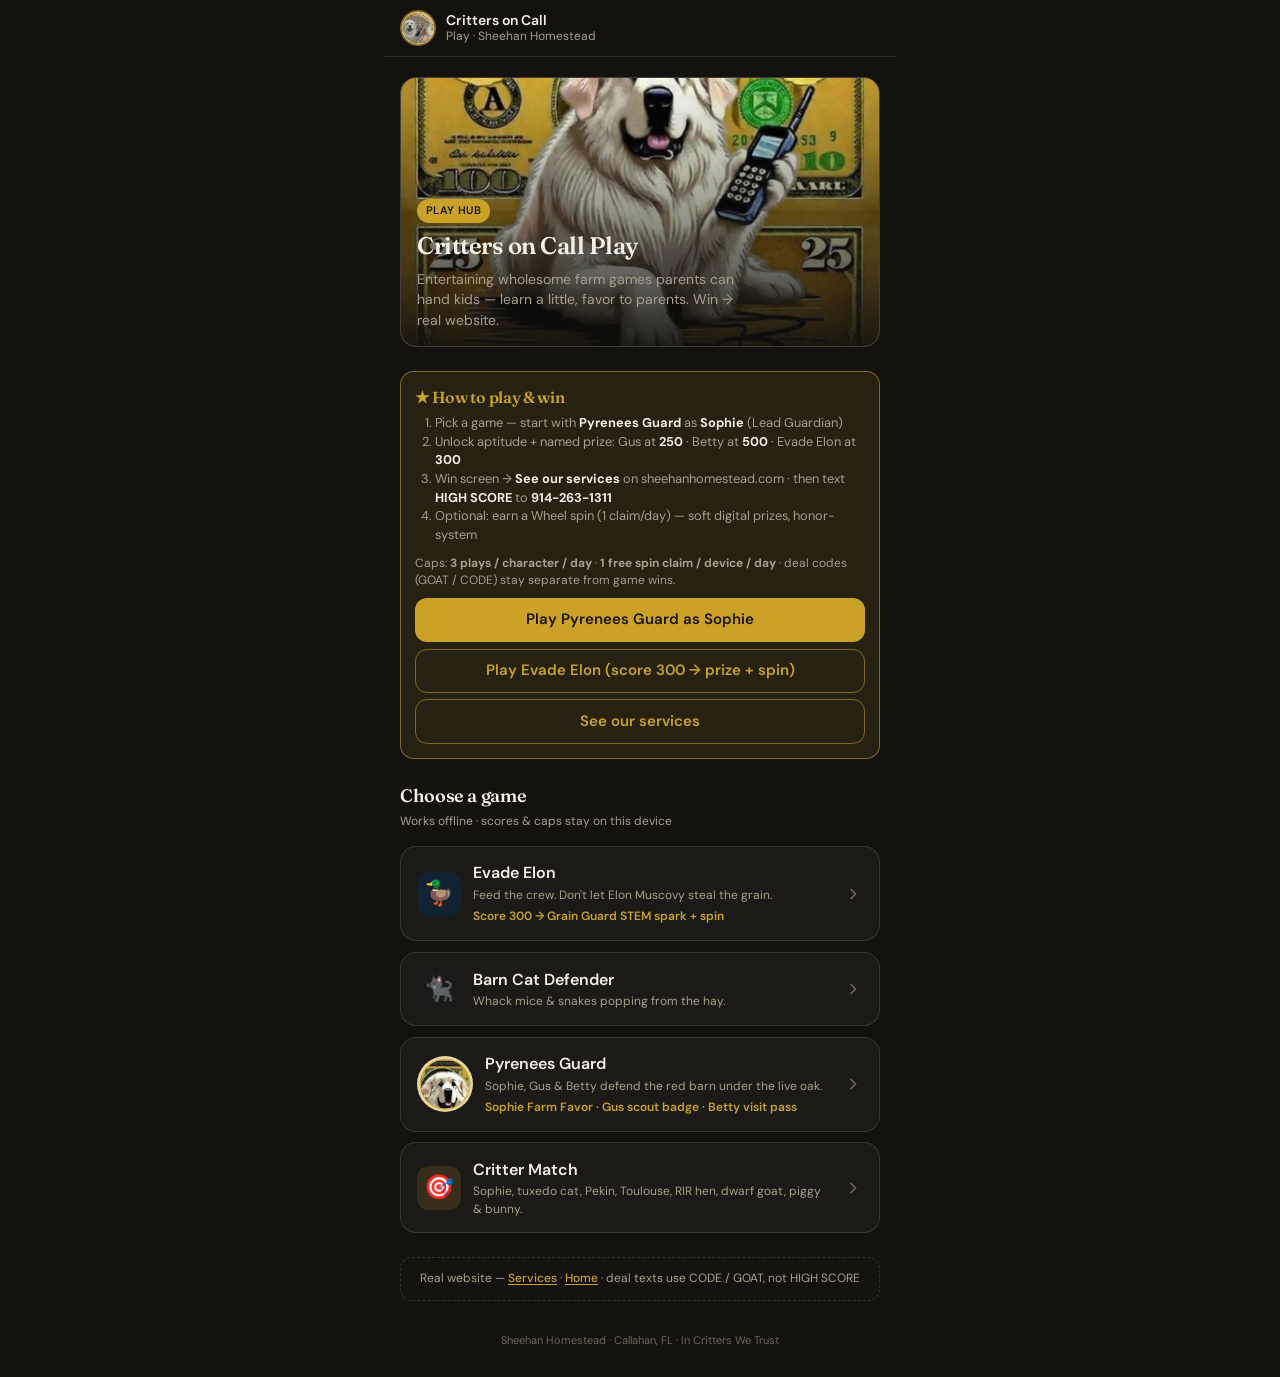
==== commit 2c9573ed: "Phase 1 prizes + Services-first win CTAs Named soft prizes for all four aptitudes (Farm Favor, Mobil" ====
--- a/index.html
+++ b/index.html
@@ -48,7 +48,7 @@
         <div class="hero-copy">
           <span class="pill">Play hub</span>
           <h1 style="font-size:1.5rem">Critters on Call Play</h1>
-          <p class="text-sm muted" style="max-width:20rem">Four farmyard games from the homestead roster — feed, defend, match. Real play → text Michael.</p>
+          <p class="text-sm muted" style="max-width:20rem">Entertaining wholesome farm games parents can hand kids — learn a little, favor to parents. Win → real website.</p>
         </div>
       </section>
 
@@ -56,14 +56,15 @@
         <h2>★ How to play &amp; win</h2>
         <ol>
           <li>Pick a game — start with <strong>Pyrenees Guard</strong> as <strong>Sophie</strong> (Lead Guardian)</li>
-          <li>Unlock aptitude awards: Gus at <strong>250</strong> · Betty at <strong>500</strong> · Evade Elon at <strong>300</strong></li>
-          <li>Win screen → <strong>Text HIGH SCORE</strong> to <strong>914-263-1311</strong> (screenshot/score)</li>
-          <li>Optional: earn a Wheel spin (capped) — prizes TBD; texting Michael is the win</li>
+          <li>Unlock aptitude + named prize: Gus at <strong>250</strong> · Betty at <strong>500</strong> · Evade Elon at <strong>300</strong></li>
+          <li>Win screen → <strong>See our services</strong> on sheehanhomestead.com · then text <strong>HIGH SCORE</strong> to <strong>914-263-1311</strong></li>
+          <li>Optional: earn a Wheel spin (1 claim/day) — soft digital prizes, honor-system</li>
         </ol>
         <p class="text-xs muted" style="margin:0 0 0.55rem">Caps: <strong>3 plays / character / day</strong> · <strong>1 free spin claim / device / day</strong> · deal codes (GOAT / CODE) stay separate from game wins.</p>
         <div class="play-path-actions">
           <a class="btn btn-primary btn-block" href="pyrenees-guard.html">Play Pyrenees Guard as Sophie</a>
-          <a class="btn btn-outline btn-block" href="evade-elon.html">Play Evade Elon (score 300 → spin)</a>
+          <a class="btn btn-outline btn-block" href="evade-elon.html">Play Evade Elon (score 300 → prize + spin)</a>
+          <a class="btn btn-outline btn-block" href="https://www.sheehanhomestead.com/services" target="_blank" rel="noopener">See our services</a>
         </div>
       </section>
 
@@ -78,7 +79,7 @@
             <span class="door-body">
               <span class="door-title">Evade Elon</span>
               <span class="door-desc">Feed the crew. Don't let Elon Muscovy steal the grain.</span>
-              <span class="door-desc door-earn-note">Score 300 → Grain Guard + Wheel spin</span>
+              <span class="door-desc door-earn-note">Score 300 → Grain Guard STEM spark + spin</span>
             </span>
             <svg class="door-chevron" viewBox="0 0 24 24" fill="none" stroke="currentColor" stroke-width="2" aria-hidden="true"><path d="m9 18 6-6-6-6"/></svg>
           </a>
@@ -95,7 +96,7 @@
             <span class="door-body">
               <span class="door-title">Pyrenees Guard</span>
               <span class="door-desc">Sophie, Gus &amp; Betty defend the red barn under the live oak.</span>
-              <span class="door-desc door-earn-note">Play Sophie · unlock Gus/Betty → aptitude + spin</span>
+              <span class="door-desc door-earn-note">Sophie Farm Favor · Gus scout badge · Betty visit pass</span>
             </span>
             <svg class="door-chevron" viewBox="0 0 24 24" fill="none" stroke="currentColor" stroke-width="2" aria-hidden="true"><path d="m9 18 6-6-6-6"/></svg>
           </a>
@@ -111,8 +112,10 @@
       </section>
 
       <p class="note-link">
-        Book / deals —
-        <a href="https://onchainoffgrid-hub.github.io/critters-on-call/" rel="noopener">critters-on-call</a>
+        Real website —
+        <a href="https://www.sheehanhomestead.com/services" target="_blank" rel="noopener">Services</a>
+        ·
+        <a href="https://www.sheehanhomestead.com" target="_blank" rel="noopener">Home</a>
         · deal texts use CODE / GOAT, not HIGH SCORE
       </p>
 
--- a/css/styles.css
+++ b/css/styles.css
@@ -656,3 +656,13 @@
   font-weight: 700;
   color: var(--gold);
 }
+
+.prize-line {
+  margin: 0 0 0.55rem;
+  font-family: var(--display, Fraunces, Georgia, serif);
+  font-size: 1.05rem;
+  font-weight: 600;
+  color: var(--gold, #c9a227);
+  line-height: 1.3;
+}
+.prize-line[hidden] { display: none !important; }
